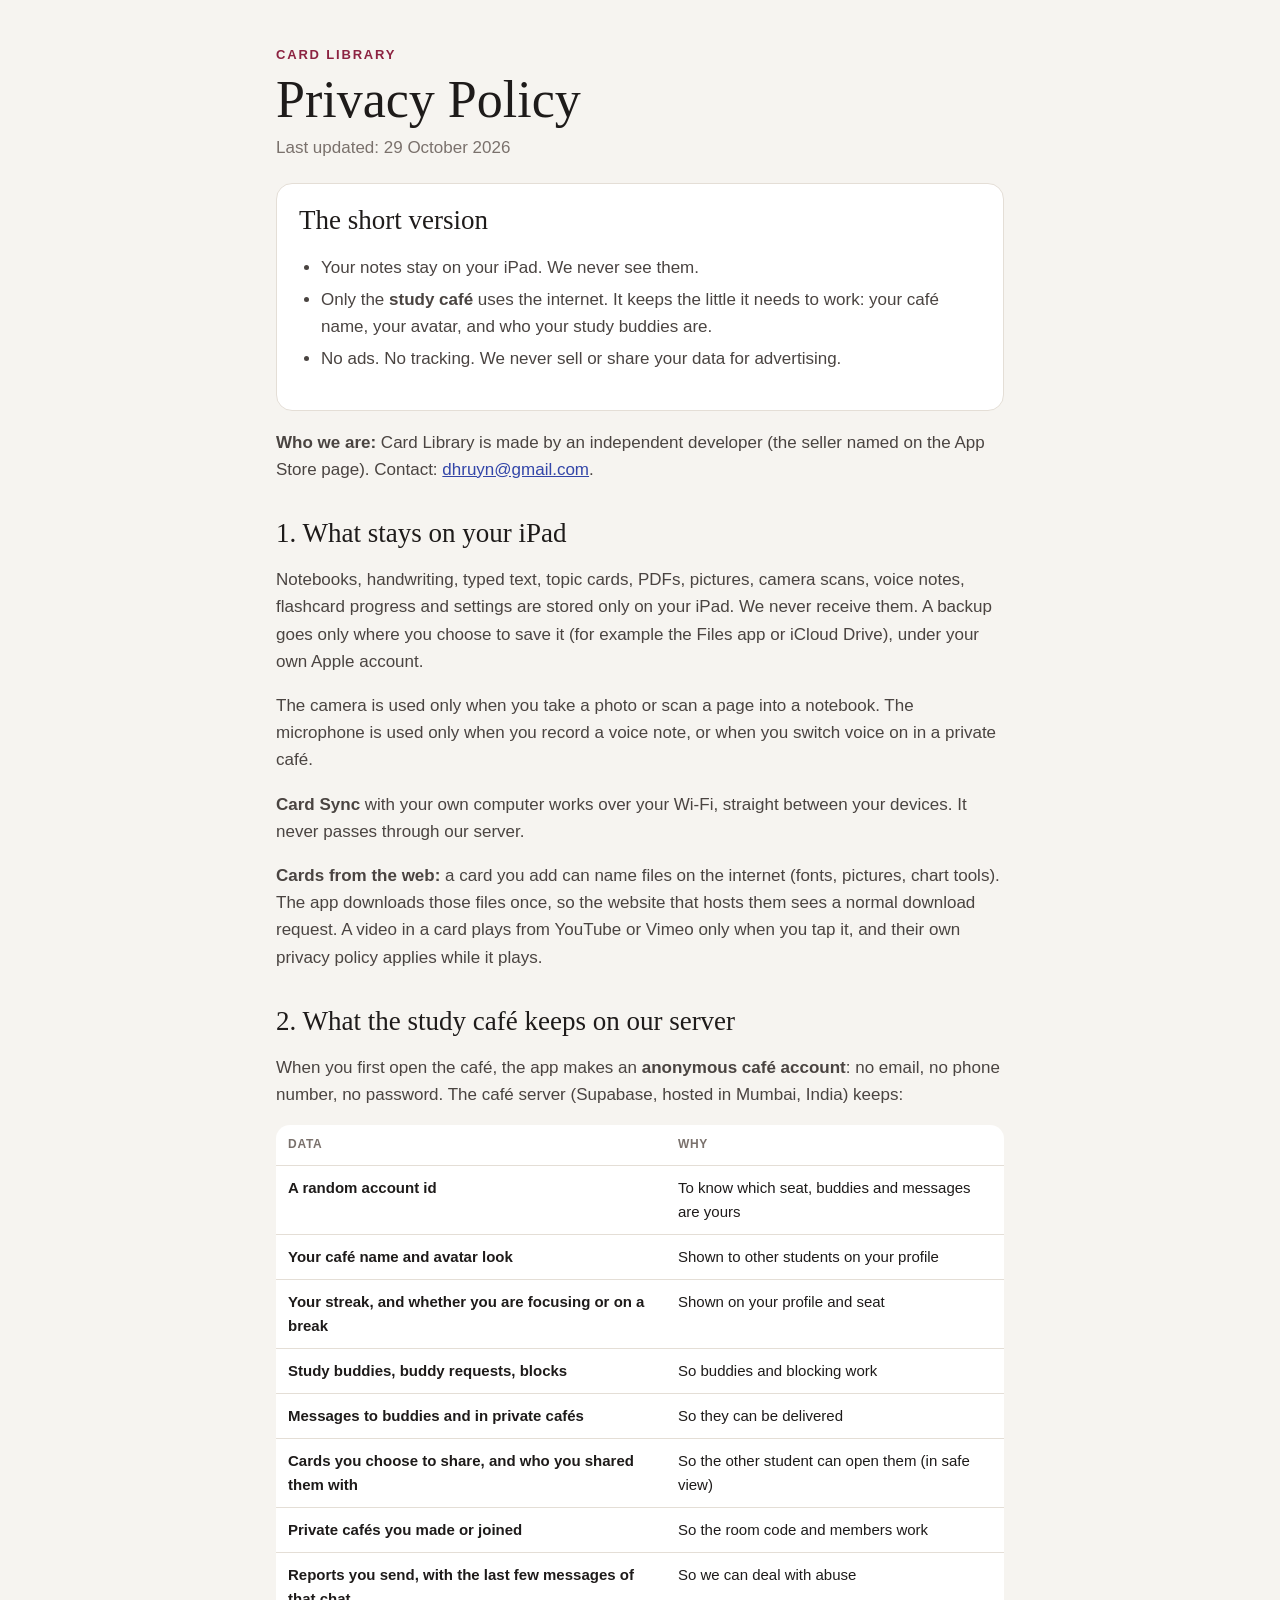
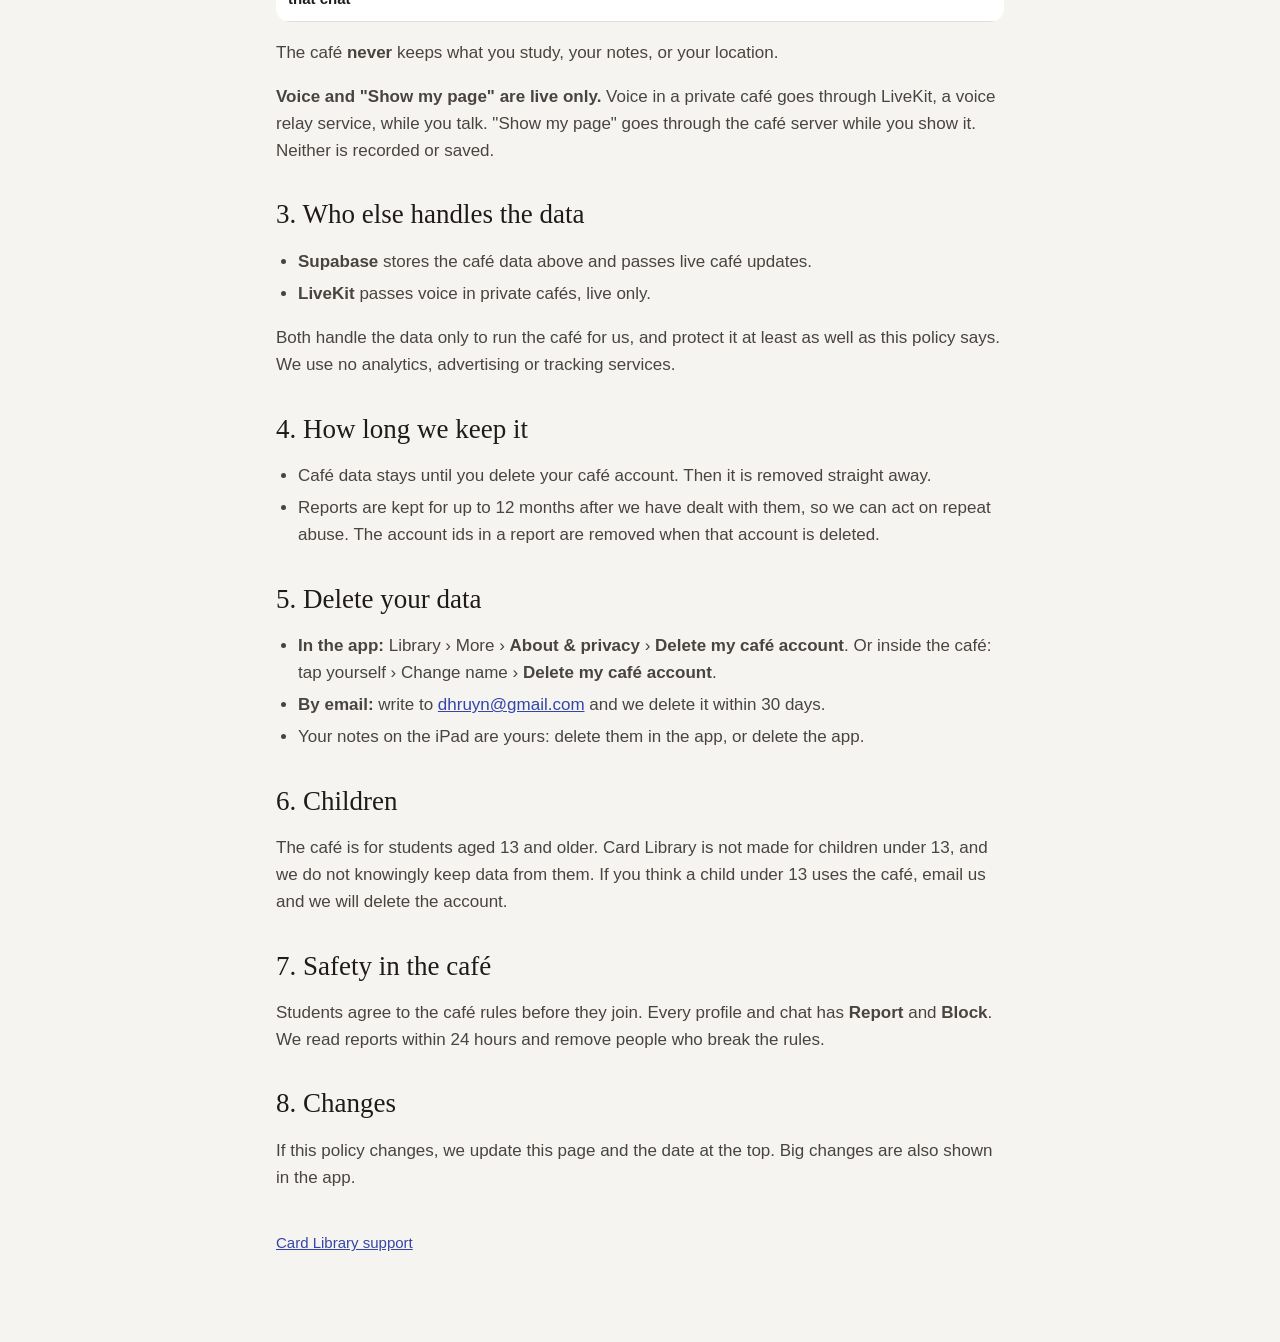
==== privacy/index.html @ 6106c2aa "Card Library support and privacy pages" ====
<!doctype html>
<html lang="en">
<head>
<meta charset="utf-8">
<meta name="viewport" content="width=device-width, initial-scale=1">
<title>Card Library · Privacy Policy</title>
<meta name="description" content="How Card Library handles your data: notes stay on your iPad; only the study café uses the internet.">
<link rel="stylesheet" href="../style.css">
</head>
<body>
<main>
  <p class="kicker"><a href="../">Card Library</a></p>
  <h1>Privacy Policy</h1>
  <p class="date">Last updated: 29 October 2026</p>

  <div class="box">
    <h2 class="first">The short version</h2>
    <ul>
      <li>Your notes stay on your iPad. We never see them.</li>
      <li>Only the <b>study café</b> uses the internet. It keeps the little it needs to work: your café name, your avatar, and who your study buddies are.</li>
      <li>No ads. No tracking. We never sell or share your data for advertising.</li>
    </ul>
  </div>

  <p><b>Who we are:</b> Card Library is made by an independent developer (the seller named on the App Store page). Contact: <a href="mailto:dhruyn@gmail.com">dhruyn@gmail.com</a>.</p>

  <h2>1. What stays on your iPad</h2>
  <p>Notebooks, handwriting, typed text, topic cards, PDFs, pictures, camera scans, voice notes, flashcard progress and settings are stored only on your iPad. We never receive them. A backup goes only where you choose to save it (for example the Files app or iCloud Drive), under your own Apple account.</p>
  <p>The camera is used only when you take a photo or scan a page into a notebook. The microphone is used only when you record a voice note, or when you switch voice on in a private café.</p>
  <p><b>Card Sync</b> with your own computer works over your Wi-Fi, straight between your devices. It never passes through our server.</p>
  <p><b>Cards from the web:</b> a card you add can name files on the internet (fonts, pictures, chart tools). The app downloads those files once, so the website that hosts them sees a normal download request. A video in a card plays from YouTube or Vimeo only when you tap it, and their own privacy policy applies while it plays.</p>

  <h2>2. What the study café keeps on our server</h2>
  <p>When you first open the café, the app makes an <b>anonymous café account</b>: no email, no phone number, no password. The café server (Supabase, hosted in Mumbai, India) keeps:</p>
  <table>
    <tr><th>Data</th><th>Why</th></tr>
    <tr><td>A random account id</td><td>To know which seat, buddies and messages are yours</td></tr>
    <tr><td>Your café name and avatar look</td><td>Shown to other students on your profile</td></tr>
    <tr><td>Your streak, and whether you are focusing or on a break</td><td>Shown on your profile and seat</td></tr>
    <tr><td>Study buddies, buddy requests, blocks</td><td>So buddies and blocking work</td></tr>
    <tr><td>Messages to buddies and in private cafés</td><td>So they can be delivered</td></tr>
    <tr><td>Cards you choose to share, and who you shared them with</td><td>So the other student can open them (in safe view)</td></tr>
    <tr><td>Private cafés you made or joined</td><td>So the room code and members work</td></tr>
    <tr><td>Reports you send, with the last few messages of that chat</td><td>So we can deal with abuse</td></tr>
  </table>
  <p>The café <b>never</b> keeps what you study, your notes, or your location.</p>
  <p><b>Voice and "Show my page" are live only.</b> Voice in a private café goes through LiveKit, a voice relay service, while you talk. "Show my page" goes through the café server while you show it. Neither is recorded or saved.</p>

  <h2>3. Who else handles the data</h2>
  <ul>
    <li><b>Supabase</b> stores the café data above and passes live café updates.</li>
    <li><b>LiveKit</b> passes voice in private cafés, live only.</li>
  </ul>
  <p>Both handle the data only to run the café for us, and protect it at least as well as this policy says. We use no analytics, advertising or tracking services.</p>

  <h2>4. How long we keep it</h2>
  <ul>
    <li>Café data stays until you delete your café account. Then it is removed straight away.</li>
    <li>Reports are kept for up to 12 months after we have dealt with them, so we can act on repeat abuse. The account ids in a report are removed when that account is deleted.</li>
  </ul>

  <h2>5. Delete your data</h2>
  <ul>
    <li><b>In the app:</b> Library › More › <b>About &amp; privacy</b> › <b>Delete my café account</b>. Or inside the café: tap yourself › Change name › <b>Delete my café account</b>.</li>
    <li><b>By email:</b> write to <a href="mailto:dhruyn@gmail.com">dhruyn@gmail.com</a> and we delete it within 30 days.</li>
    <li>Your notes on the iPad are yours: delete them in the app, or delete the app.</li>
  </ul>

  <h2>6. Children</h2>
  <p>The café is for students aged 13 and older. Card Library is not made for children under 13, and we do not knowingly keep data from them. If you think a child under 13 uses the café, email us and we will delete the account.</p>

  <h2>7. Safety in the café</h2>
  <p>Students agree to the café rules before they join. Every profile and chat has <b>Report</b> and <b>Block</b>. We read reports within 24 hours and remove people who break the rules.</p>

  <h2>8. Changes</h2>
  <p>If this policy changes, we update this page and the date at the top. Big changes are also shown in the app.</p>

  <p class="foot"><a href="../">Card Library support</a></p>
</main>
</body>
</html>
---- style.css ----
:root {
  --serif: "Iowan Old Style", "Palatino Linotype", Georgia, "Times New Roman", serif;
  --sans: -apple-system, BlinkMacSystemFont, "Segoe UI", Helvetica, Arial, sans-serif;
  --bg: #F6F4F0; --paper: #FFFFFF; --ink: #1E1B1A; --ink-2: #4A4441; --muted: #7A716C; --rule: #E4DED6;
  --wine: #8C2341; --wine-soft: #F4E3E8; --indigo: #3346A8;
}
@media (prefers-color-scheme: dark) {
  :root {
    --bg: #141213; --paper: #1C191A; --ink: #EFE9E4; --ink-2: #C9C0BA; --muted: #978D87; --rule: #332E2C;
    --wine: #E58AA3; --wine-soft: #3A1E27; --indigo: #9AA8F2;
  }
}
* { box-sizing: border-box; }
html, body { margin: 0; background: var(--bg); color: var(--ink); font: 17px/1.6 var(--sans); }
main { max-width: 760px; margin: 0 auto; padding: 48px 16px 72px; }
a { color: var(--indigo); }
.kicker { font: 600 13px/1 var(--sans); letter-spacing: .14em; text-transform: uppercase; color: var(--wine); margin: 0; }
.kicker a { color: inherit; text-decoration: none; }
h1 { font: 400 clamp(36px, 7vw, 52px)/1.1 var(--serif); margin: 10px 0 6px; }
.lede { font: italic 21px/1.4 var(--serif); color: var(--indigo); margin: 0 0 26px; }
.date { color: var(--muted); margin: 0 0 22px; }
h2 { font: 400 27px/1.2 var(--serif); margin: 34px 0 8px; }
h2.first { margin-top: 0; }
p, li { color: var(--ink-2); }
ul { padding-left: 22px; }
li { margin: 5px 0; }
.box { background: var(--paper); border: 1px solid var(--rule); border-radius: 16px; padding: 20px 22px; margin: 18px 0; }
table { width: 100%; border-collapse: collapse; background: var(--paper); border-radius: 14px; overflow: hidden; margin: 10px 0; }
th, td { text-align: left; padding: 10px 12px; border-bottom: 1px solid var(--rule); vertical-align: top; font-size: 15px; }
th { color: var(--muted); font-weight: 600; text-transform: uppercase; letter-spacing: .06em; font-size: 12px; }
td:first-child { color: var(--ink); font-weight: 600; }
details { background: var(--wine-soft); border-radius: 14px; padding: 12px 18px; margin: 10px 0; }
summary { cursor: pointer; font-weight: 700; color: var(--wine); }
details p { color: var(--ink); margin: 8px 0 0; }
.foot { margin-top: 40px; font-size: 15px; color: var(--muted); }
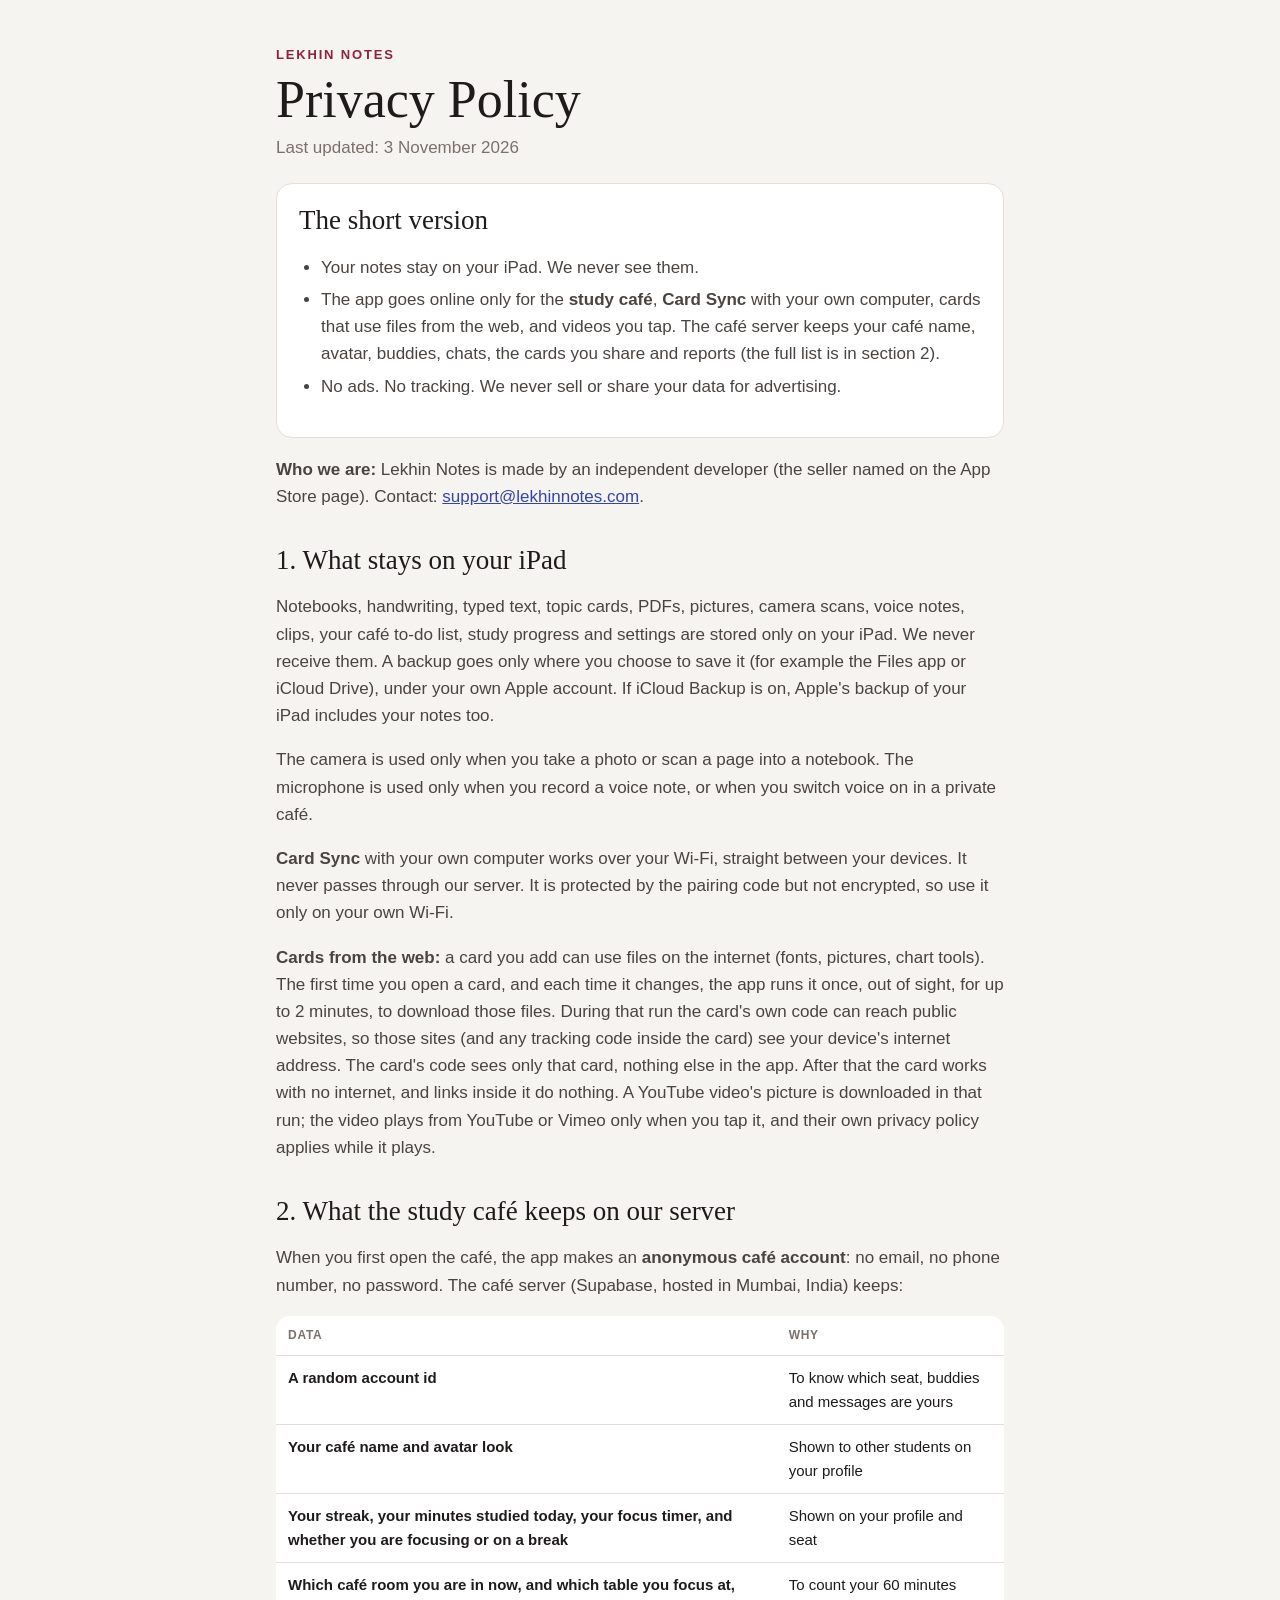
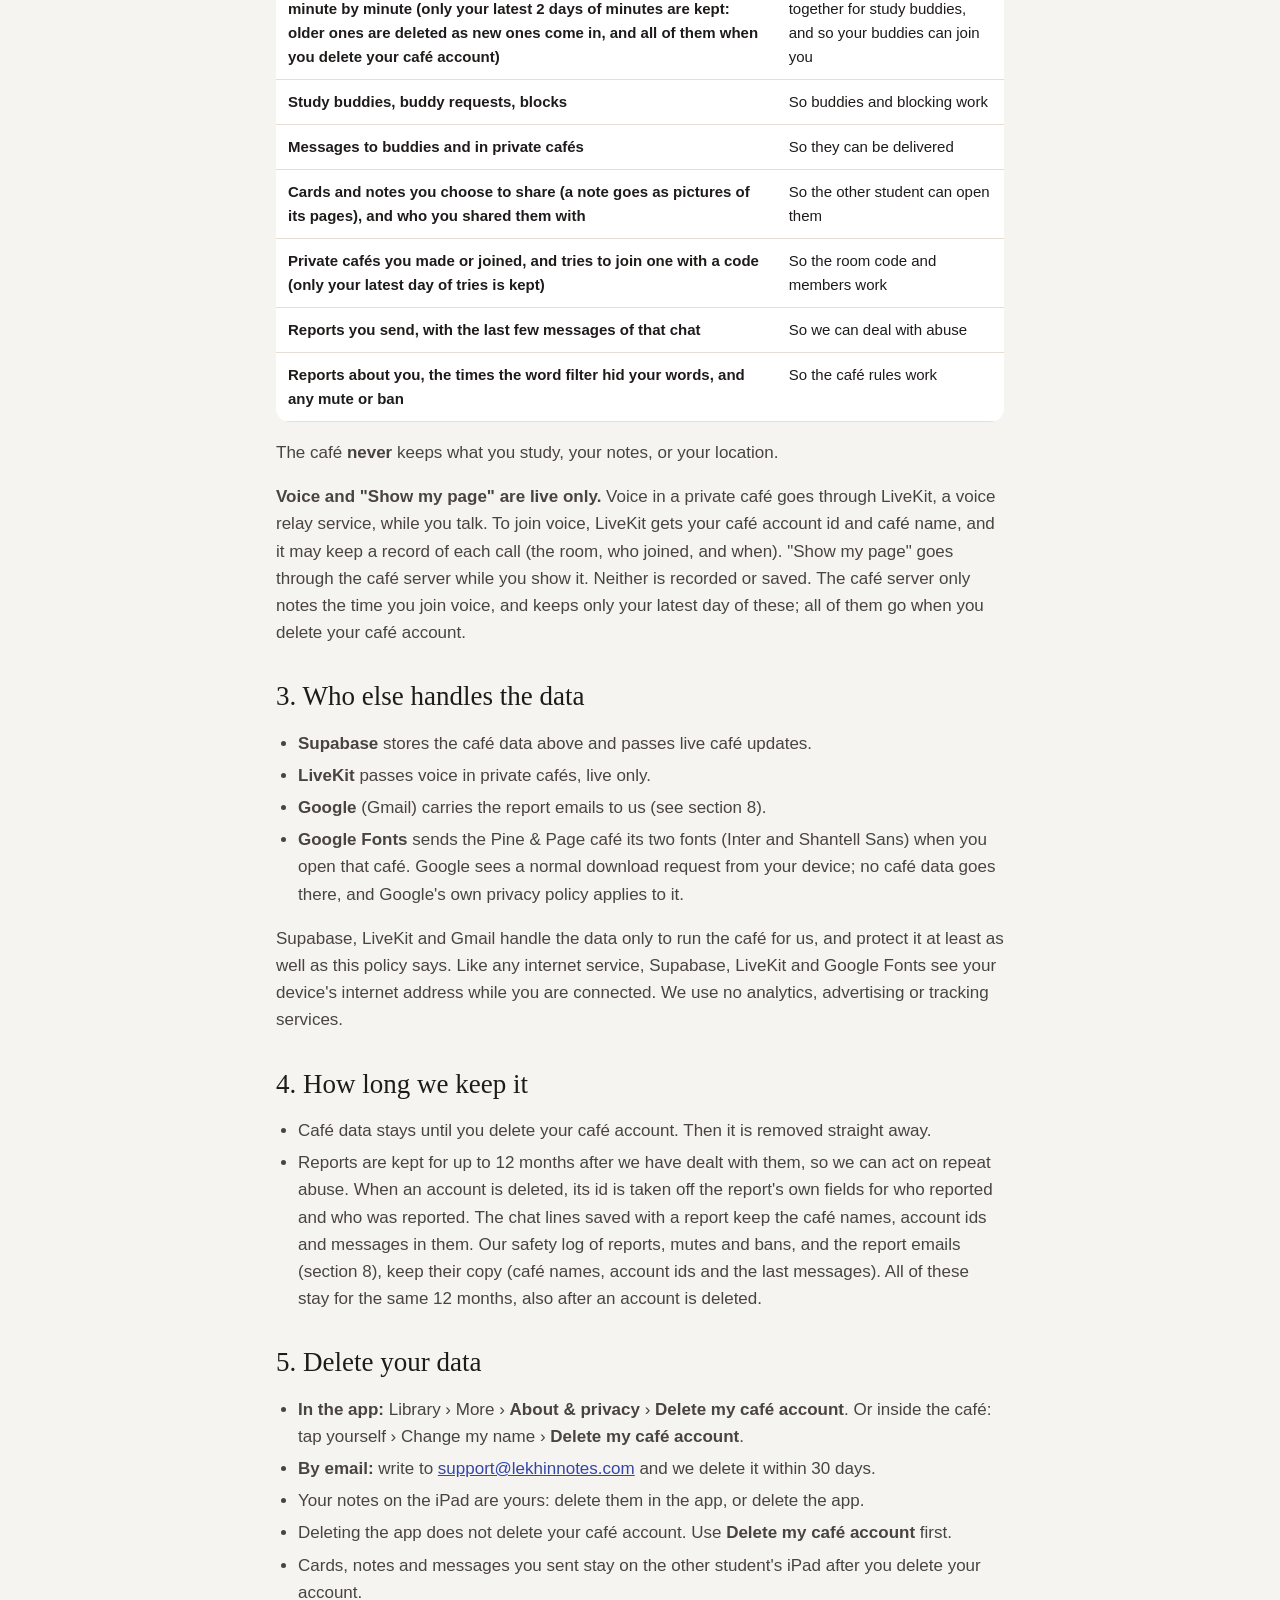
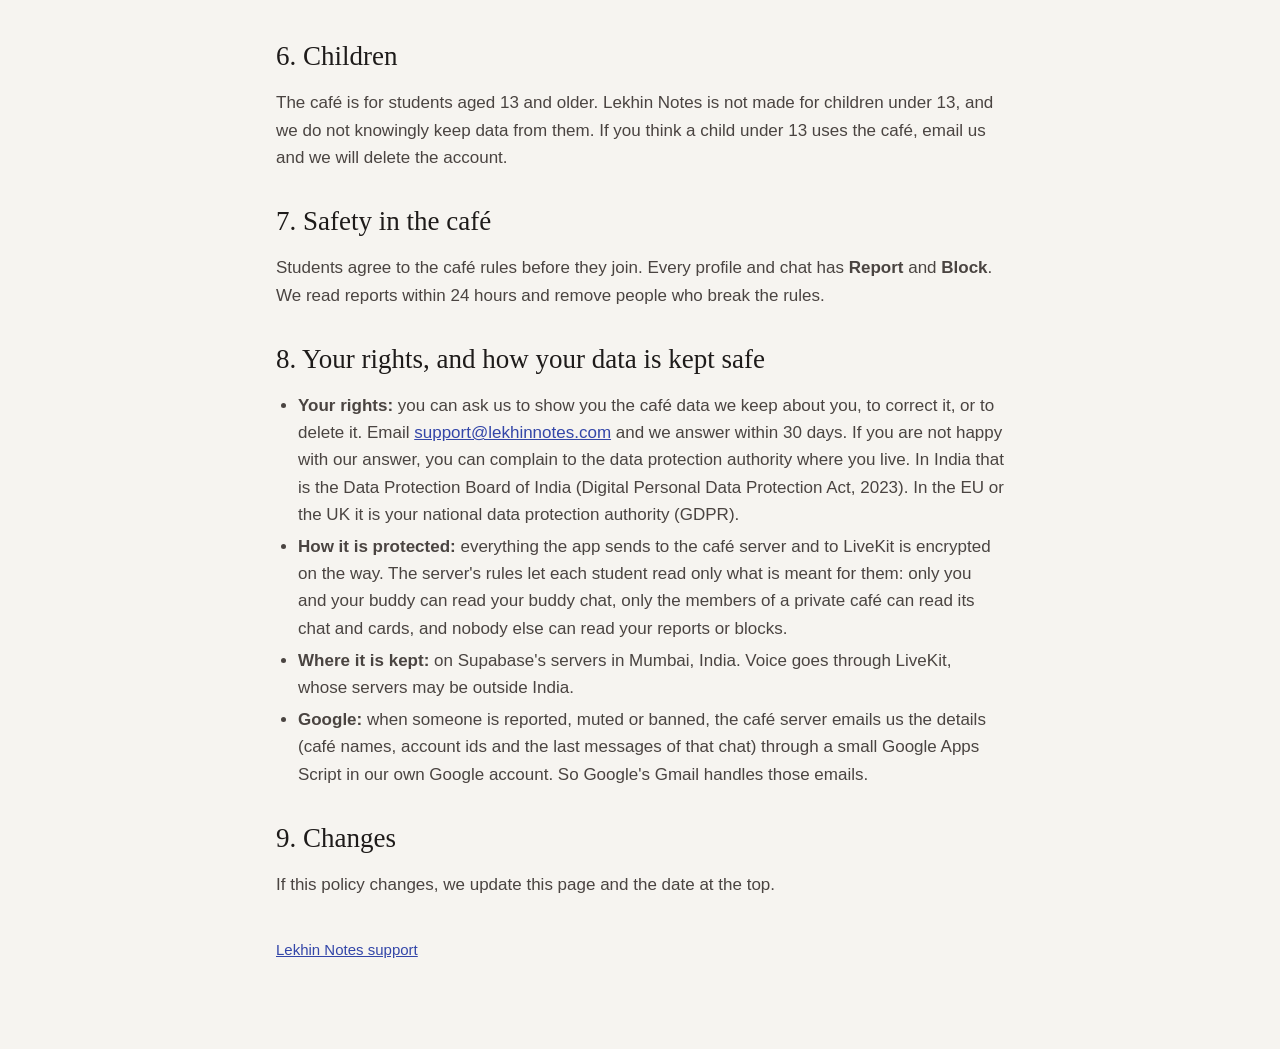
==== commit 2c175ba8: "Lekhin Notes website, support and privacy pages" ====
--- a/privacy/index.html
+++ b/privacy/index.html
@@ -3,32 +3,34 @@
 <head>
 <meta charset="utf-8">
 <meta name="viewport" content="width=device-width, initial-scale=1">
-<title>Card Library · Privacy Policy</title>
-<meta name="description" content="How Card Library handles your data: notes stay on your iPad; only the study café uses the internet.">
+<title>Lekhin Notes · Privacy Policy</title>
+<meta name="description" content="How Lekhin Notes handles your data: notes stay on your iPad; the app goes online only for the café, Card Sync, files that cards use, and videos you tap.">
+<link rel="canonical" href="https://lekhinnotes.com/privacy/">
+<link rel="icon" href="/favicon.ico" sizes="48x48">
 <link rel="stylesheet" href="../style.css">
 </head>
 <body>
 <main>
-  <p class="kicker"><a href="../">Card Library</a></p>
+  <p class="kicker"><a href="../">Lekhin Notes</a></p>
   <h1>Privacy Policy</h1>
-  <p class="date">Last updated: 29 October 2026</p>
+  <p class="date">Last updated: 3 November 2026</p>
 
   <div class="box">
     <h2 class="first">The short version</h2>
     <ul>
       <li>Your notes stay on your iPad. We never see them.</li>
-      <li>Only the <b>study café</b> uses the internet. It keeps the little it needs to work: your café name, your avatar, and who your study buddies are.</li>
+      <li>The app goes online only for the <b>study café</b>, <b>Card Sync</b> with your own computer, cards that use files from the web, and videos you tap. The café server keeps your café name, avatar, buddies, chats, the cards you share and reports (the full list is in section 2).</li>
       <li>No ads. No tracking. We never sell or share your data for advertising.</li>
     </ul>
   </div>
 
-  <p><b>Who we are:</b> Card Library is made by an independent developer (the seller named on the App Store page). Contact: <a href="mailto:dhruyn@gmail.com">dhruyn@gmail.com</a>.</p>
+  <p><b>Who we are:</b> Lekhin Notes is made by an independent developer (the seller named on the App Store page). Contact: <a href="mailto:support@lekhinnotes.com">support@lekhinnotes.com</a>.</p>
 
   <h2>1. What stays on your iPad</h2>
-  <p>Notebooks, handwriting, typed text, topic cards, PDFs, pictures, camera scans, voice notes, flashcard progress and settings are stored only on your iPad. We never receive them. A backup goes only where you choose to save it (for example the Files app or iCloud Drive), under your own Apple account.</p>
+  <p>Notebooks, handwriting, typed text, topic cards, PDFs, pictures, camera scans, voice notes, clips, your café to-do list, study progress and settings are stored only on your iPad. We never receive them. A backup goes only where you choose to save it (for example the Files app or iCloud Drive), under your own Apple account. If iCloud Backup is on, Apple's backup of your iPad includes your notes too.</p>
   <p>The camera is used only when you take a photo or scan a page into a notebook. The microphone is used only when you record a voice note, or when you switch voice on in a private café.</p>
-  <p><b>Card Sync</b> with your own computer works over your Wi-Fi, straight between your devices. It never passes through our server.</p>
-  <p><b>Cards from the web:</b> a card you add can name files on the internet (fonts, pictures, chart tools). The app downloads those files once, so the website that hosts them sees a normal download request. A video in a card plays from YouTube or Vimeo only when you tap it, and their own privacy policy applies while it plays.</p>
+  <p><b>Card Sync</b> with your own computer works over your Wi-Fi, straight between your devices. It never passes through our server. It is protected by the pairing code but not encrypted, so use it only on your own Wi-Fi.</p>
+  <p><b>Cards from the web:</b> a card you add can use files on the internet (fonts, pictures, chart tools). The first time you open a card, and each time it changes, the app runs it once, out of sight, for up to 2 minutes, to download those files. During that run the card's own code can reach public websites, so those sites (and any tracking code inside the card) see your device's internet address. The card's code sees only that card, nothing else in the app. After that the card works with no internet, and links inside it do nothing. A YouTube video's picture is downloaded in that run; the video plays from YouTube or Vimeo only when you tap it, and their own privacy policy applies while it plays.</p>
 
   <h2>2. What the study café keeps on our server</h2>
   <p>When you first open the café, the app makes an <b>anonymous café account</b>: no email, no phone number, no password. The café server (Supabase, hosted in Mumbai, India) keeps:</p>
@@ -36,46 +38,60 @@
     <tr><th>Data</th><th>Why</th></tr>
     <tr><td>A random account id</td><td>To know which seat, buddies and messages are yours</td></tr>
     <tr><td>Your café name and avatar look</td><td>Shown to other students on your profile</td></tr>
-    <tr><td>Your streak, and whether you are focusing or on a break</td><td>Shown on your profile and seat</td></tr>
+    <tr><td>Your streak, your minutes studied today, your focus timer, and whether you are focusing or on a break</td><td>Shown on your profile and seat</td></tr>
+    <tr><td>Which café room you are in now, and which table you focus at, minute by minute (only your latest 2 days of minutes are kept: older ones are deleted as new ones come in, and all of them when you delete your café account)</td><td>To count your 60 minutes together for study buddies, and so your buddies can join you</td></tr>
     <tr><td>Study buddies, buddy requests, blocks</td><td>So buddies and blocking work</td></tr>
     <tr><td>Messages to buddies and in private cafés</td><td>So they can be delivered</td></tr>
-    <tr><td>Cards you choose to share, and who you shared them with</td><td>So the other student can open them (in safe view)</td></tr>
-    <tr><td>Private cafés you made or joined</td><td>So the room code and members work</td></tr>
+    <tr><td>Cards and notes you choose to share (a note goes as pictures of its pages), and who you shared them with</td><td>So the other student can open them</td></tr>
+    <tr><td>Private cafés you made or joined, and tries to join one with a code (only your latest day of tries is kept)</td><td>So the room code and members work</td></tr>
     <tr><td>Reports you send, with the last few messages of that chat</td><td>So we can deal with abuse</td></tr>
+    <tr><td>Reports about you, the times the word filter hid your words, and any mute or ban</td><td>So the café rules work</td></tr>
   </table>
   <p>The café <b>never</b> keeps what you study, your notes, or your location.</p>
-  <p><b>Voice and "Show my page" are live only.</b> Voice in a private café goes through LiveKit, a voice relay service, while you talk. "Show my page" goes through the café server while you show it. Neither is recorded or saved.</p>
+  <p><b>Voice and "Show my page" are live only.</b> Voice in a private café goes through LiveKit, a voice relay service, while you talk. To join voice, LiveKit gets your café account id and café name, and it may keep a record of each call (the room, who joined, and when). "Show my page" goes through the café server while you show it. Neither is recorded or saved. The café server only notes the time you join voice, and keeps only your latest day of these; all of them go when you delete your café account.</p>
 
   <h2>3. Who else handles the data</h2>
   <ul>
     <li><b>Supabase</b> stores the café data above and passes live café updates.</li>
     <li><b>LiveKit</b> passes voice in private cafés, live only.</li>
+    <li><b>Google</b> (Gmail) carries the report emails to us (see section 8).</li>
+    <li><b>Google Fonts</b> sends the Pine &amp; Page café its two fonts (Inter and Shantell Sans) when you open that café. Google sees a normal download request from your device; no café data goes there, and Google's own privacy policy applies to it.</li>
   </ul>
-  <p>Both handle the data only to run the café for us, and protect it at least as well as this policy says. We use no analytics, advertising or tracking services.</p>
+  <p>Supabase, LiveKit and Gmail handle the data only to run the café for us, and protect it at least as well as this policy says. Like any internet service, Supabase, LiveKit and Google Fonts see your device's internet address while you are connected. We use no analytics, advertising or tracking services.</p>
 
   <h2>4. How long we keep it</h2>
   <ul>
     <li>Café data stays until you delete your café account. Then it is removed straight away.</li>
-    <li>Reports are kept for up to 12 months after we have dealt with them, so we can act on repeat abuse. The account ids in a report are removed when that account is deleted.</li>
+    <li>Reports are kept for up to 12 months after we have dealt with them, so we can act on repeat abuse. When an account is deleted, its id is taken off the report's own fields for who reported and who was reported. The chat lines saved with a report keep the café names, account ids and messages in them. Our safety log of reports, mutes and bans, and the report emails (section 8), keep their copy (café names, account ids and the last messages). All of these stay for the same 12 months, also after an account is deleted.</li>
   </ul>
 
   <h2>5. Delete your data</h2>
   <ul>
-    <li><b>In the app:</b> Library › More › <b>About &amp; privacy</b> › <b>Delete my café account</b>. Or inside the café: tap yourself › Change name › <b>Delete my café account</b>.</li>
-    <li><b>By email:</b> write to <a href="mailto:dhruyn@gmail.com">dhruyn@gmail.com</a> and we delete it within 30 days.</li>
+    <li><b>In the app:</b> Library › More › <b>About &amp; privacy</b> › <b>Delete my café account</b>. Or inside the café: tap yourself › Change my name › <b>Delete my café account</b>.</li>
+    <li><b>By email:</b> write to <a href="mailto:support@lekhinnotes.com">support@lekhinnotes.com</a> and we delete it within 30 days.</li>
     <li>Your notes on the iPad are yours: delete them in the app, or delete the app.</li>
+    <li>Deleting the app does not delete your café account. Use <b>Delete my café account</b> first.</li>
+    <li>Cards, notes and messages you sent stay on the other student's iPad after you delete your account.</li>
   </ul>
 
   <h2>6. Children</h2>
-  <p>The café is for students aged 13 and older. Card Library is not made for children under 13, and we do not knowingly keep data from them. If you think a child under 13 uses the café, email us and we will delete the account.</p>
+  <p>The café is for students aged 13 and older. Lekhin Notes is not made for children under 13, and we do not knowingly keep data from them. If you think a child under 13 uses the café, email us and we will delete the account.</p>
 
   <h2>7. Safety in the café</h2>
   <p>Students agree to the café rules before they join. Every profile and chat has <b>Report</b> and <b>Block</b>. We read reports within 24 hours and remove people who break the rules.</p>
 
-  <h2>8. Changes</h2>
-  <p>If this policy changes, we update this page and the date at the top. Big changes are also shown in the app.</p>
+  <h2>8. Your rights, and how your data is kept safe</h2>
+  <ul>
+    <li><b>Your rights:</b> you can ask us to show you the café data we keep about you, to correct it, or to delete it. Email <a href="mailto:support@lekhinnotes.com">support@lekhinnotes.com</a> and we answer within 30 days. If you are not happy with our answer, you can complain to the data protection authority where you live. In India that is the Data Protection Board of India (Digital Personal Data Protection Act, 2023). In the EU or the UK it is your national data protection authority (GDPR).</li>
+    <li><b>How it is protected:</b> everything the app sends to the café server and to LiveKit is encrypted on the way. The server's rules let each student read only what is meant for them: only you and your buddy can read your buddy chat, only the members of a private café can read its chat and cards, and nobody else can read your reports or blocks.</li>
+    <li><b>Where it is kept:</b> on Supabase's servers in Mumbai, India. Voice goes through LiveKit, whose servers may be outside India.</li>
+    <li><b>Google:</b> when someone is reported, muted or banned, the café server emails us the details (café names, account ids and the last messages of that chat) through a small Google Apps Script in our own Google account. So Google's Gmail handles those emails.</li>
+  </ul>
 
-  <p class="foot"><a href="../">Card Library support</a></p>
+  <h2>9. Changes</h2>
+  <p>If this policy changes, we update this page and the date at the top.</p>
+
+  <p class="foot"><a href="../support/">Lekhin Notes support</a></p>
 </main>
 </body>
 </html>
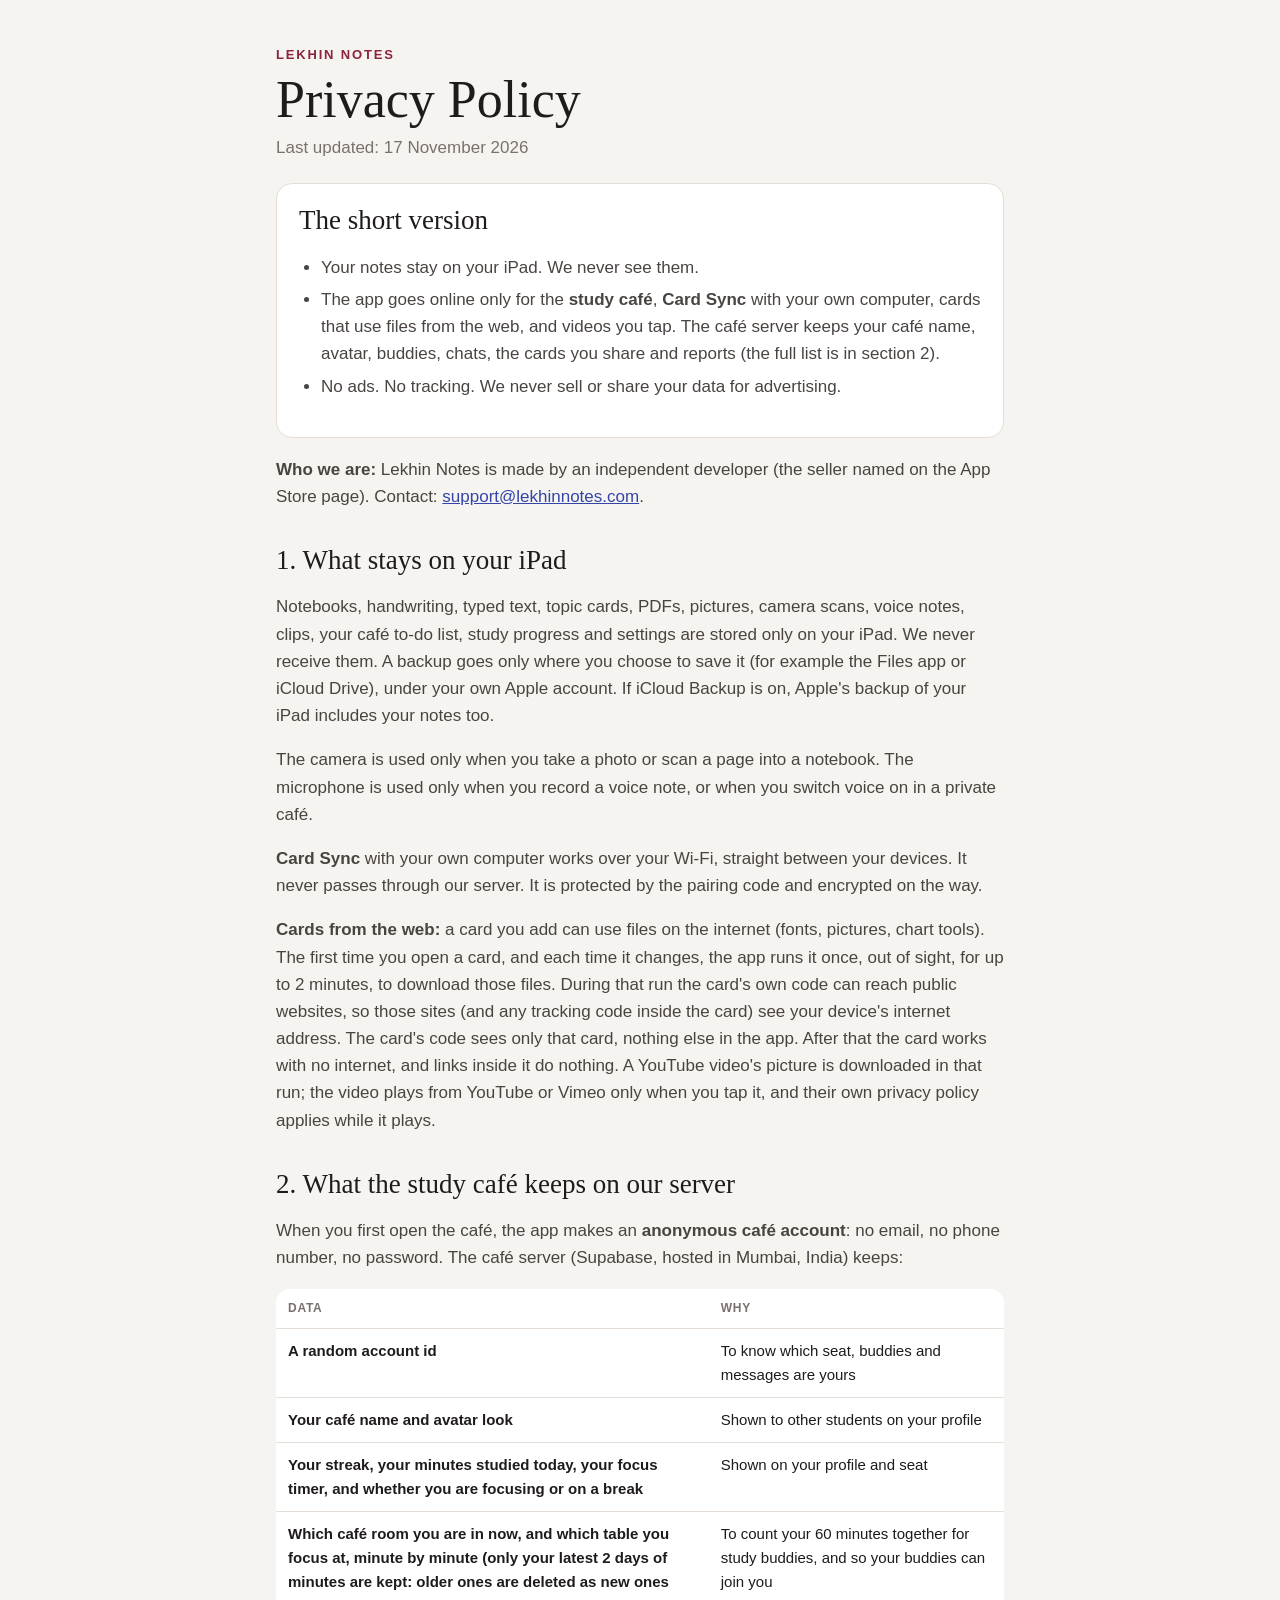
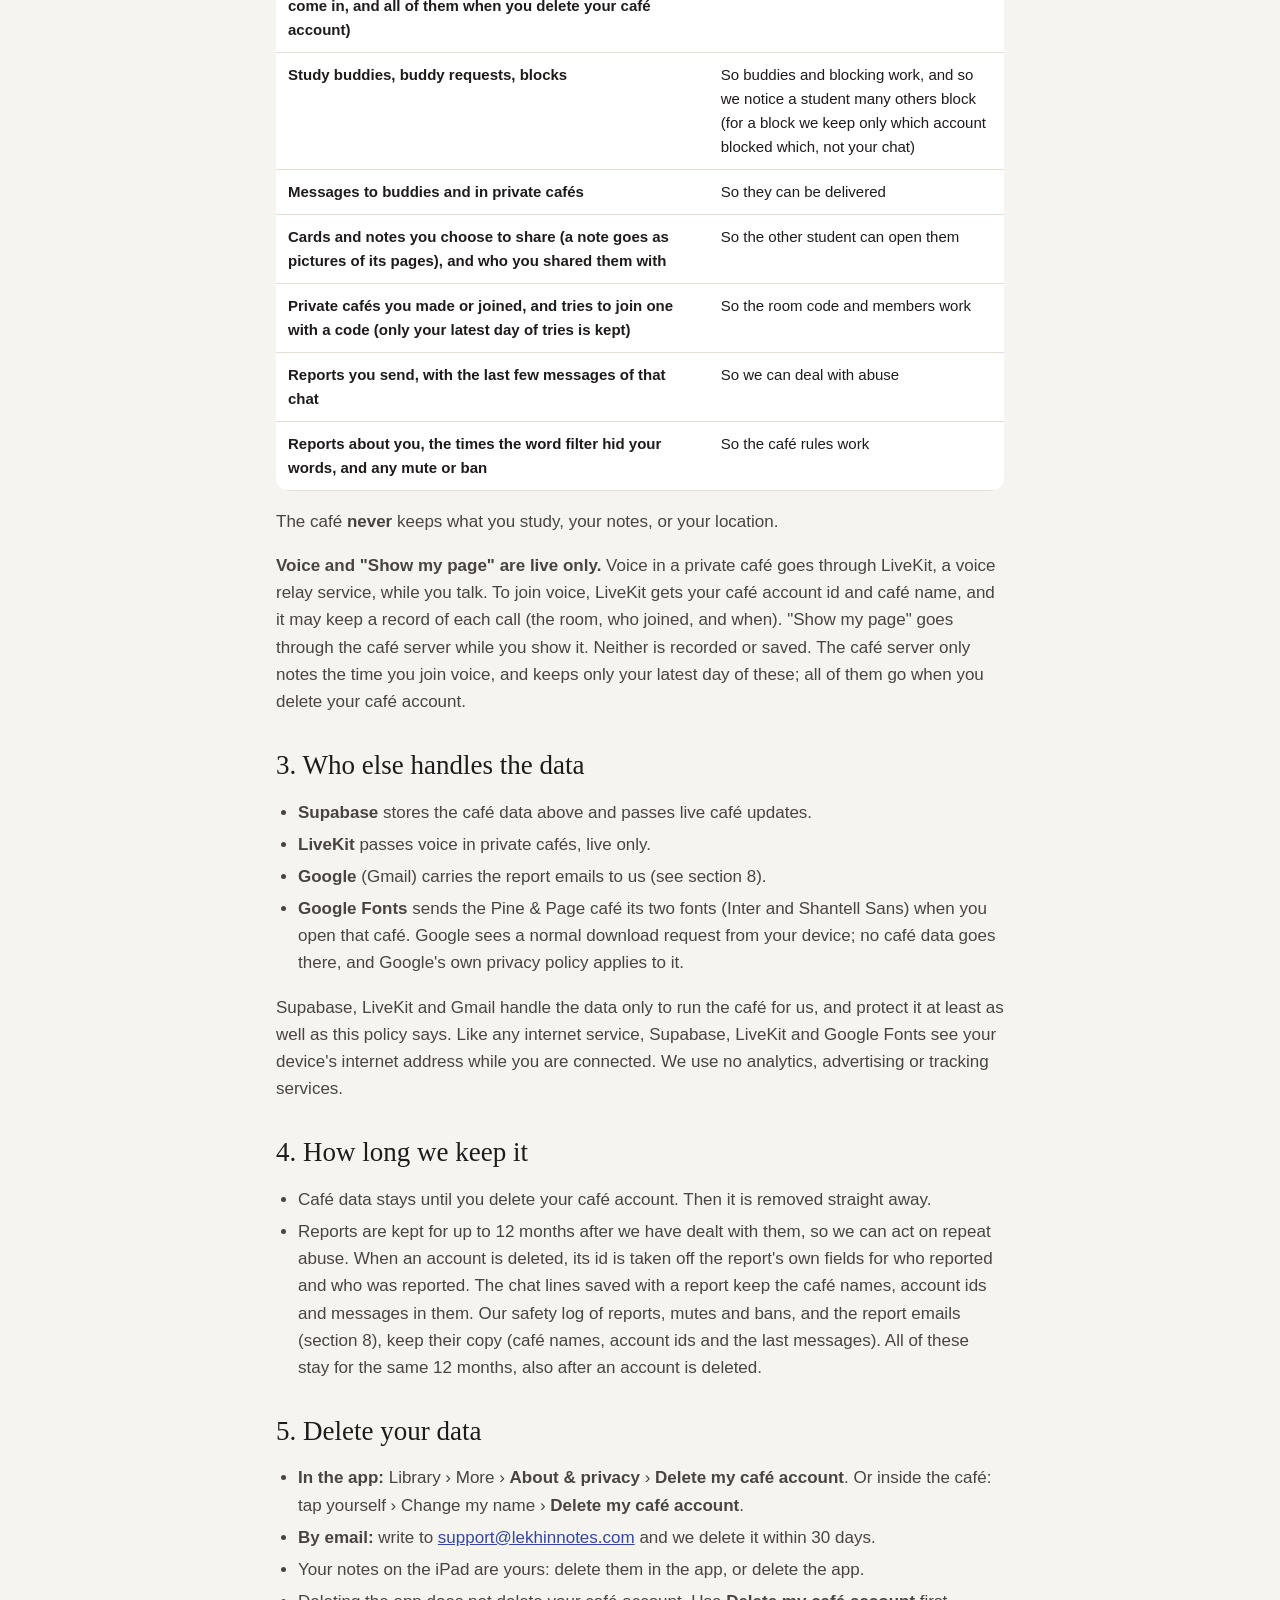
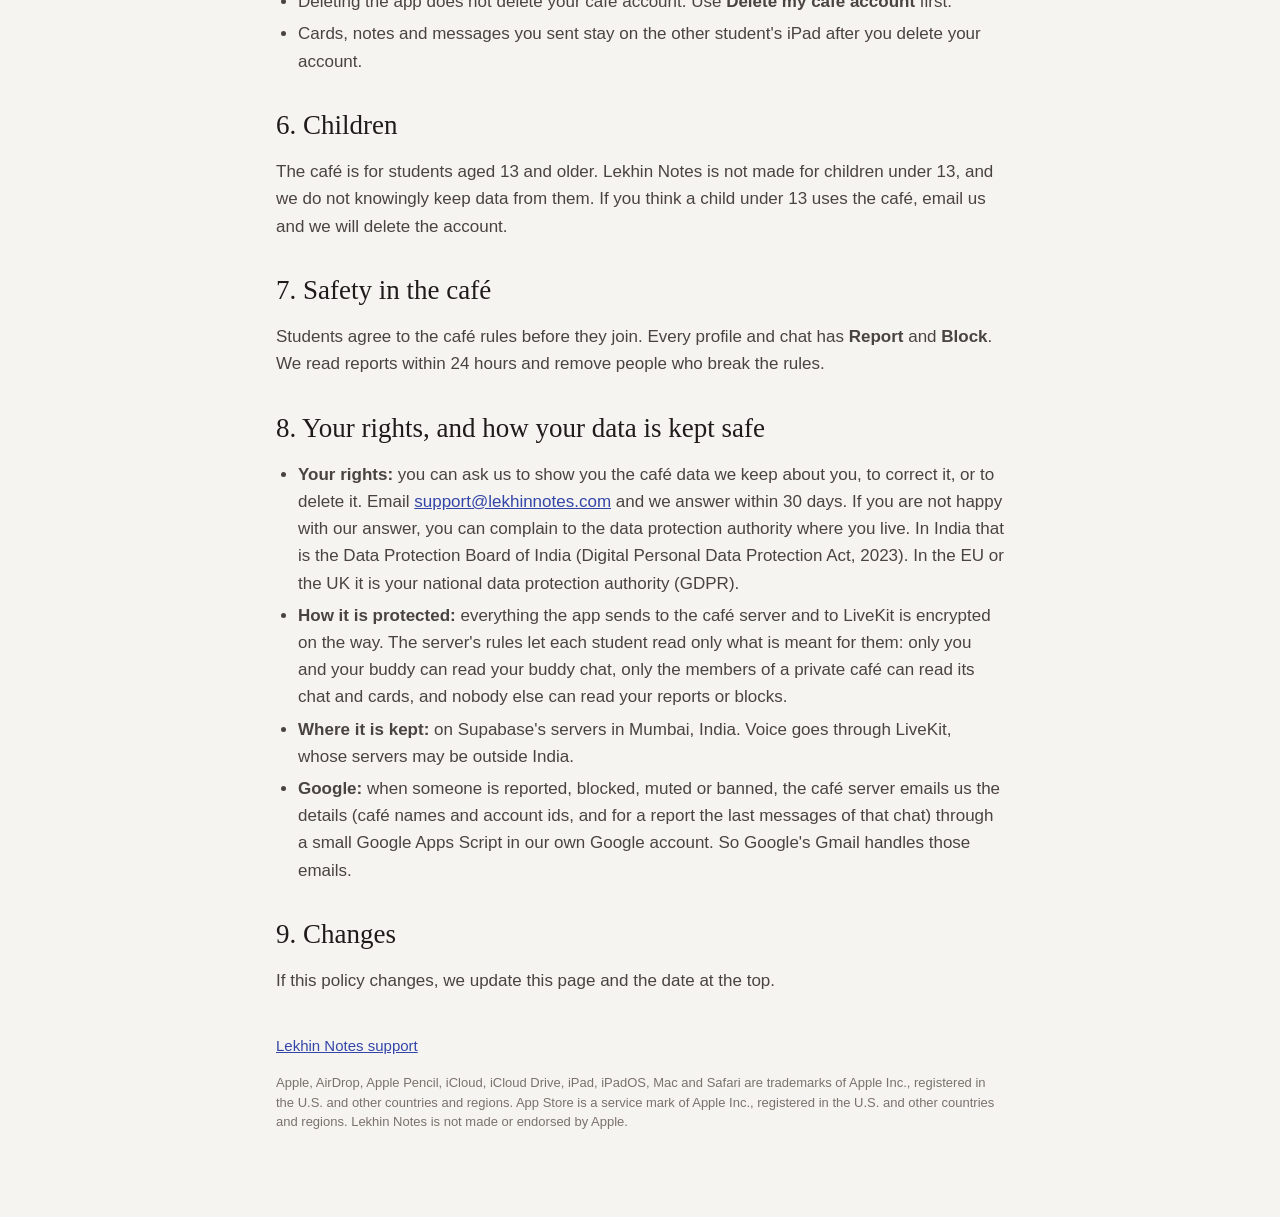
==== commit acdfcf02: "Lekhin Notes website, support and privacy pages" ====
--- a/privacy/index.html
+++ b/privacy/index.html
@@ -13,7 +13,7 @@
 <main>
   <p class="kicker"><a href="../">Lekhin Notes</a></p>
   <h1>Privacy Policy</h1>
-  <p class="date">Last updated: 3 November 2026</p>
+  <p class="date">Last updated: 17 November 2026</p>
 
   <div class="box">
     <h2 class="first">The short version</h2>
@@ -29,7 +29,7 @@
   <h2>1. What stays on your iPad</h2>
   <p>Notebooks, handwriting, typed text, topic cards, PDFs, pictures, camera scans, voice notes, clips, your café to-do list, study progress and settings are stored only on your iPad. We never receive them. A backup goes only where you choose to save it (for example the Files app or iCloud Drive), under your own Apple account. If iCloud Backup is on, Apple's backup of your iPad includes your notes too.</p>
   <p>The camera is used only when you take a photo or scan a page into a notebook. The microphone is used only when you record a voice note, or when you switch voice on in a private café.</p>
-  <p><b>Card Sync</b> with your own computer works over your Wi-Fi, straight between your devices. It never passes through our server. It is protected by the pairing code but not encrypted, so use it only on your own Wi-Fi.</p>
+  <p><b>Card Sync</b> with your own computer works over your Wi-Fi, straight between your devices. It never passes through our server. It is protected by the pairing code and encrypted on the way.</p>
   <p><b>Cards from the web:</b> a card you add can use files on the internet (fonts, pictures, chart tools). The first time you open a card, and each time it changes, the app runs it once, out of sight, for up to 2 minutes, to download those files. During that run the card's own code can reach public websites, so those sites (and any tracking code inside the card) see your device's internet address. The card's code sees only that card, nothing else in the app. After that the card works with no internet, and links inside it do nothing. A YouTube video's picture is downloaded in that run; the video plays from YouTube or Vimeo only when you tap it, and their own privacy policy applies while it plays.</p>
 
   <h2>2. What the study café keeps on our server</h2>
@@ -40,7 +40,7 @@
     <tr><td>Your café name and avatar look</td><td>Shown to other students on your profile</td></tr>
     <tr><td>Your streak, your minutes studied today, your focus timer, and whether you are focusing or on a break</td><td>Shown on your profile and seat</td></tr>
     <tr><td>Which café room you are in now, and which table you focus at, minute by minute (only your latest 2 days of minutes are kept: older ones are deleted as new ones come in, and all of them when you delete your café account)</td><td>To count your 60 minutes together for study buddies, and so your buddies can join you</td></tr>
-    <tr><td>Study buddies, buddy requests, blocks</td><td>So buddies and blocking work</td></tr>
+    <tr><td>Study buddies, buddy requests, blocks</td><td>So buddies and blocking work, and so we notice a student many others block (for a block we keep only which account blocked which, not your chat)</td></tr>
     <tr><td>Messages to buddies and in private cafés</td><td>So they can be delivered</td></tr>
     <tr><td>Cards and notes you choose to share (a note goes as pictures of its pages), and who you shared them with</td><td>So the other student can open them</td></tr>
     <tr><td>Private cafés you made or joined, and tries to join one with a code (only your latest day of tries is kept)</td><td>So the room code and members work</td></tr>
@@ -85,13 +85,14 @@
     <li><b>Your rights:</b> you can ask us to show you the café data we keep about you, to correct it, or to delete it. Email <a href="mailto:support@lekhinnotes.com">support@lekhinnotes.com</a> and we answer within 30 days. If you are not happy with our answer, you can complain to the data protection authority where you live. In India that is the Data Protection Board of India (Digital Personal Data Protection Act, 2023). In the EU or the UK it is your national data protection authority (GDPR).</li>
     <li><b>How it is protected:</b> everything the app sends to the café server and to LiveKit is encrypted on the way. The server's rules let each student read only what is meant for them: only you and your buddy can read your buddy chat, only the members of a private café can read its chat and cards, and nobody else can read your reports or blocks.</li>
     <li><b>Where it is kept:</b> on Supabase's servers in Mumbai, India. Voice goes through LiveKit, whose servers may be outside India.</li>
-    <li><b>Google:</b> when someone is reported, muted or banned, the café server emails us the details (café names, account ids and the last messages of that chat) through a small Google Apps Script in our own Google account. So Google's Gmail handles those emails.</li>
+    <li><b>Google:</b> when someone is reported, blocked, muted or banned, the café server emails us the details (café names and account ids, and for a report the last messages of that chat) through a small Google Apps Script in our own Google account. So Google's Gmail handles those emails.</li>
   </ul>
 
   <h2>9. Changes</h2>
   <p>If this policy changes, we update this page and the date at the top.</p>
 
   <p class="foot"><a href="../support/">Lekhin Notes support</a></p>
+  <p class="tm">Apple, AirDrop, Apple Pencil, iCloud, iCloud Drive, iPad, iPadOS, Mac and Safari are trademarks of Apple Inc., registered in the U.S. and other countries and regions. App Store is a service mark of Apple Inc., registered in the U.S. and other countries and regions. Lekhin Notes is not made or endorsed by Apple.</p>
 </main>
 </body>
 </html>
--- a/style.css
+++ b/style.css
@@ -33,3 +33,4 @@
 summary { cursor: pointer; font-weight: 700; color: var(--wine); }
 details p { color: var(--ink); margin: 8px 0 0; }
 .foot { margin-top: 40px; font-size: 15px; color: var(--muted); }
+.tm { margin-top: 12px; font-size: 13px; line-height: 1.5; color: var(--muted); }   /* Apple's trademark credit line (16 Nov 2026) */
